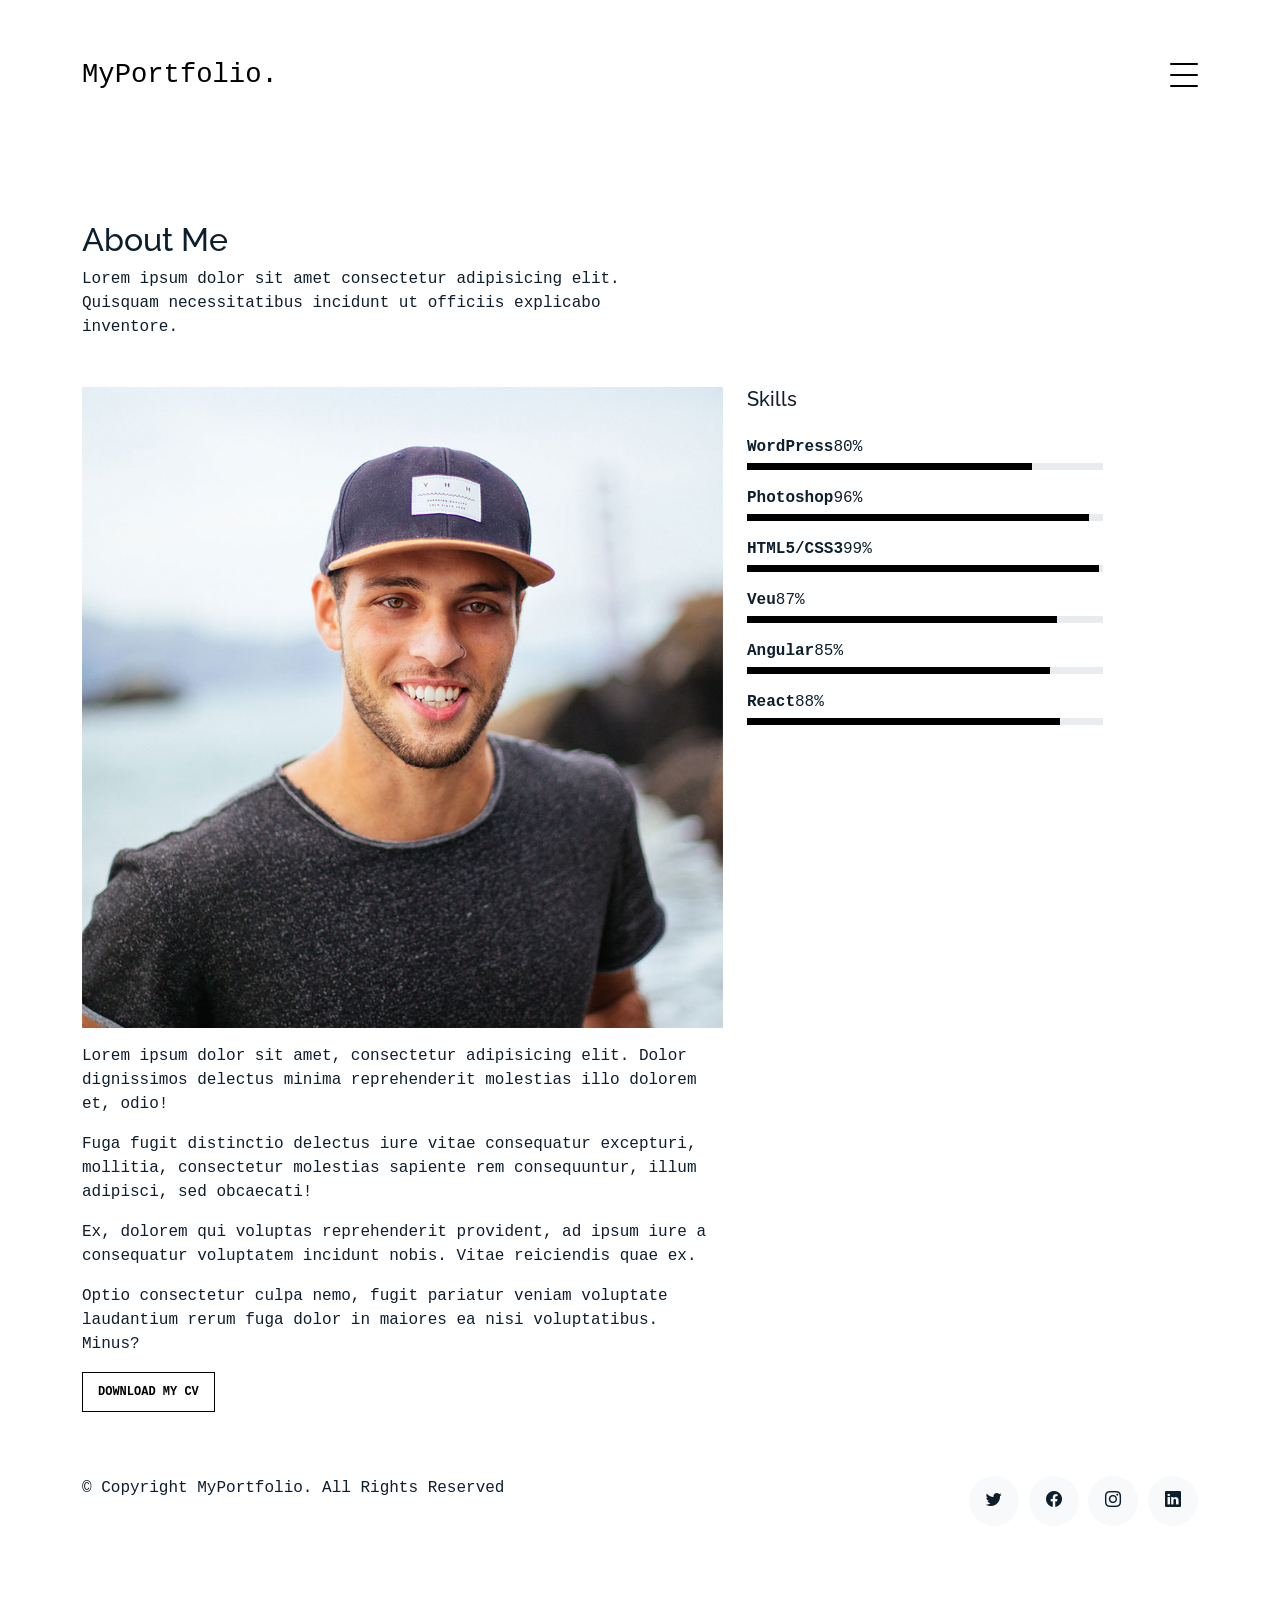
==== about.html @ 83f0c27b "add template" ====
<!DOCTYPE html>
<html lang="en">

<head>
  <meta charset="utf-8">
  <meta content="width=device-width, initial-scale=1.0" name="viewport">
  <title>MyPortfolio Bootstrap Template - About</title>
  <meta content="" name="description">
  <meta content="" name="keywords">
  <link href="assets/img/favicon.png" rel="icon">
  <link href="assets/img/apple-touch-icon.png" rel="apple-touch-icon">
  <link href="https://fonts.googleapis.com/css?family=https://fonts.googleapis.com/css?family=Inconsolata:400,500,600,700|Raleway:400,400i,500,500i,600,600i,700,700i" rel="stylesheet">
  <link href="assets/vendor/aos/aos.css" rel="stylesheet">
  <link href="assets/vendor/bootstrap/css/bootstrap.min.css" rel="stylesheet">
  <link href="assets/vendor/bootstrap-icons/bootstrap-icons.css" rel="stylesheet">
  <link href="assets/vendor/swiper/swiper-bundle.min.css" rel="stylesheet">
  <link href="assets/css/style.css" rel="stylesheet">
</head>

<body>

  <div class="collapse navbar-collapse custom-navmenu" id="main-navbar">
    <div class="container py-2 py-md-5">
      <div class="row align-items-start">
        <div class="col-md-2">
          <ul class="custom-menu">
            <li><a href="index.html">Home</a></li>
            <li class="active"><a href="about.html">About Me</a></li>
            <li><a href="services.html">Services</a></li>
            <li><a href="works.html">Works</a></li>
            <li><a href="contact.html">Contact</a></li>
          </ul>
        </div>
        <div class="col-md-6 d-none d-md-block  mr-auto">
          <div class="tweet d-flex">
            <span class="bi bi-twitter text-white mt-2 mr-3"></span>
            <div>
              <p><em>Lorem ipsum dolor sit amet consectetur adipisicing elit. Quisquam necessitatibus incidunt ut officiis explicabo inventore. <br> <a href="#">t.co/v82jsk</a></em></p>
            </div>
          </div>
        </div>
        <div class="col-md-4 d-none d-md-block">
          <h3>Hire Me</h3>
          <p>Lorem ipsum dolor sit amet consectetur adipisicing elit. Quisquam necessitatibus incidunt ut officiisexplicabo inventore. <br> <a href="#">myemail@gmail.com</a></p>
        </div>
      </div>

    </div>
  </div>

  <nav class="navbar navbar-light custom-navbar">
    <div class="container">
      <a class="navbar-brand" href="index.html">MyPortfolio.</a>
      <a href="#" class="burger" data-bs-toggle="collapse" data-bs-target="#main-navbar">
        <span></span>
      </a>
    </div>
  </nav>

  <main id="main">

    <section class="section pb-5">
      <div class="container">
        <div class="row mb-5 align-items-end">
          <div class="col-md-6" data-aos="fade-up">

            <h2>About Me</h2>
            <p class="mb-0">Lorem ipsum dolor sit amet consectetur adipisicing elit. Quisquam necessitatibus incidunt ut
              officiis explicabo inventore.</p>
          </div>

        </div>

        <div class="row">
          <div class="col-md-4 ml-auto order-2" data-aos="fade-up">
            <h3 class="h3 mb-4">Skills</h3>
            <ul class="list-unstyled">
              <li class="mb-3">
                <div class="d-flex mb-1">
                  <strong>WordPress</strong>
                  <span class="ml-auto">80%</span>
                </div>
                <div class="progress custom-progress">
                  <div class="progress-bar" role="progressbar" style="width: 80%" aria-valuenow="80" aria-valuemin="0" aria-valuemax="100"></div>
                </div>
              </li>
              <li class="mb-3">
                <div class="d-flex mb-1">
                  <strong>Photoshop</strong>
                  <span class="ml-auto">96%</span>
                </div>
                <div class="progress custom-progress">
                  <div class="progress-bar" role="progressbar" style="width: 96%" aria-valuenow="96" aria-valuemin="0" aria-valuemax="100"></div>
                </div>
              </li>
              <li class="mb-3">
                <div class="d-flex mb-1">
                  <strong>HTML5/CSS3</strong>
                  <span class="ml-auto">99%</span>
                </div>
                <div class="progress custom-progress">
                  <div class="progress-bar" role="progressbar" style="width: 99%" aria-valuenow="99" aria-valuemin="0" aria-valuemax="100"></div>
                </div>
              </li>
              <li class="mb-3">
                <div class="d-flex mb-1">
                  <strong>Veu</strong>
                  <span class="ml-auto">87%</span>
                </div>
                <div class="progress custom-progress">
                  <div class="progress-bar" role="progressbar" style="width: 87%" aria-valuenow="87" aria-valuemin="0" aria-valuemax="100"></div>
                </div>
              </li>
              <li class="mb-3">
                <div class="d-flex mb-1">
                  <strong>Angular</strong>
                  <span class="ml-auto">85%</span>
                </div>
                <div class="progress custom-progress">
                  <div class="progress-bar" role="progressbar" style="width: 85%" aria-valuenow="85" aria-valuemin="0" aria-valuemax="100"></div>
                </div>
              </li>
              <li class="mb-3">
                <div class="d-flex mb-1">
                  <strong>React</strong>
                  <span class="ml-auto">88%</span>
                </div>
                <div class="progress custom-progress">
                  <div class="progress-bar" role="progressbar" style="width: 88%" aria-valuenow="88" aria-valuemin="0" aria-valuemax="100"></div>
                </div>
              </li>
            </ul>
          </div>

          <div class="col-md-7 mb-5 mb-md-0" data-aos="fade-up">
            <p><img src="assets/img/person_1_sq.jpg" alt="Image" class="img-fluid"></p>
            <p>Lorem ipsum dolor sit amet, consectetur adipisicing elit. Dolor dignissimos delectus minima reprehenderit
              molestias illo dolorem et, odio!</p>
            <p>Fuga fugit distinctio delectus iure vitae consequatur excepturi, mollitia, consectetur molestias sapiente
              rem consequuntur, illum adipisci, sed obcaecati!</p>
            <p>Ex, dolorem qui voluptas reprehenderit provident, ad ipsum iure a consequatur voluptatem incidunt nobis.
              Vitae reiciendis quae ex.</p>
            <p>Optio consectetur culpa nemo, fugit pariatur veniam voluptate laudantium rerum fuga dolor in maiores ea
              nisi voluptatibus. Minus?</p>
            <p><a href="#" class="readmore">Download my CV</a></p>
          </div>

        </div>

      </div>

    </section>

  </main><!-- End #main -->

  <!-- ======= Footer ======= -->
  <footer class="footer" role="contentinfo">
    <div class="container">
      <div class="row">
        <div class="col-sm-6">
          <p class="mb-1">&copy; Copyright MyPortfolio. All Rights Reserved</p>
        </div>
        <div class="col-sm-6 social text-md-end">
          <a href="#"><span class="bi bi-twitter"></span></a>
          <a href="#"><span class="bi bi-facebook"></span></a>
          <a href="#"><span class="bi bi-instagram"></span></a>
          <a href="#"><span class="bi bi-linkedin"></span></a>
        </div>
      </div>
    </div>
  </footer>

  <a href="#" class="back-to-top d-flex align-items-center justify-content-center"><i class="bi bi-arrow-up-short"></i></a>

  <!-- Vendor JS Files -->
  <script src="assets/vendor/aos/aos.js"></script>
  <script src="assets/vendor/bootstrap/js/bootstrap.bundle.min.js"></script>
  <script src="assets/vendor/isotope-layout/isotope.pkgd.min.js"></script>
  <script src="assets/vendor/swiper/swiper-bundle.min.js"></script>
  <script src="assets/vendor/php-email-form/validate.js"></script>

  <!-- Template Main JS File -->
  <script src="assets/js/main.js"></script>

</body>

</html>
---- assets/css/style.css ----
body {
  font-family: "Inconsolata", monospace;
  color: #0d1e2d;
}

a {
  color: #777;
  text-decoration: none;
}

a:hover {
  color: #000;
}

h1,
h2,
h3,
h4,
h5,
h6,
.font-heading {
  font-family: "Raleway", sans-serif;
}

.section {
  padding: 7rem 0;
}

.filters a {
  text-decoration: none;
  color: #000;
  display: inline-block;
  padding-left: 10px;
  padding-right: 10px;
  position: relative;
}

.filters a:hover,
.filters a:focus,
.filters a:active {
  text-decoration: none;
}

.filters a:hover:before {
  content: "";
  position: absolute;
  left: 10px;
  right: 10px;
  bottom: 0;
  height: 1px;
  background-color: #000;
}

.filters a.active {
  color: #000;
}

.filters a.active:before {
  content: "";
  position: absolute;
  left: 10px;
  right: 10px;
  bottom: 0;
  height: 1px;
  background-color: #000;
}

.item {
  border: none;
  margin-bottom: 30px;
}

.item .item-wrap {
  display: block;
  position: relative;
  overflow: hidden;
}

.item .item-wrap:after {
  z-index: 2;
  position: absolute;
  content: "";
  top: 0;
  left: 0;
  right: 0;
  bottom: 0;
  background: rgba(0, 0, 0, 0.4);
  visibility: hidden;
  opacity: 0;
  transition: 0.3s all ease-in-out;
}

.item .item-wrap img {
  transition: 0.3s transform ease;
  transform: scale(1);
}

.item .item-wrap>.work-info {
  position: absolute;
  top: 50%;
  width: 100%;
  text-align: center;
  z-index: 3;
  transform: translateY(-50%);
  color: #fff;
  opacity: 0;
  visibility: hidden;
  margin-top: 20px;
  transition: 0.3s all ease;
}

.item .item-wrap>.work-info h3 {
  font-size: 20px;
  margin-bottom: 0;
}

.item .item-wrap>.work-info span {
  font-size: 14px;
  text-transform: uppercase;
  letter-spacing: 0.2rem;
}

.item .item-wrap:hover {
  text-decoration: none;
}

.item .item-wrap:hover img {
  transform: scale(1.05);
}

.item .item-wrap:hover:after {
  opacity: 1;
  visibility: visible;
}

.item .item-wrap:hover .work-info {
  margin-top: 0px;
  opacity: 1;
  visibility: visible;
}

.testimonial-wrap {
  padding: 50px 50px 80px 50px;
  background: #eceff2;
}

.testimonial-wrap .testimonial {
  text-align: center;
  max-width: 500px;
  margin: 0 auto;
}

.testimonial-wrap .testimonial img {
  border-radius: 50%;
  width: 120px;
  margin: 0 auto 30px auto;
}

.testimonial-wrap .testimonial blockquote p {
  font-size: 20px;
}

.h3 {
  font-size: 20px;
}

.h4 {
  font-size: 16px;
}

.heading {
  font-size: 28px;
}

.readmore {
  display: inline-block;
  border: 1px solid #000;
  padding: 10px 15px;
  font-size: 12px;
  text-transform: uppercase;
  color: #000;
  transition: 0.2s all ease;
  font-weight: 700;
}

.readmore:active,
.readmore:focus,
.readmore:hover {
  outline: none;
}

.readmore:hover {
  color: #fff;
  text-decoration: none;
  background: #000;
}

.testimonials-slider .swiper-pagination {
  margin-top: -60px;
  position: relative;
}

.testimonials-slider .swiper-pagination .swiper-pagination-bullet {
  width: 12px;
  height: 12px;
  background-color: rgba(13, 30, 45, 0.3);
  opacity: 1;
}

.testimonials-slider .swiper-pagination .swiper-pagination-bullet-active {
  background-color: rgba(13, 30, 45, 0.6);
}

.sticky-content {
  position: sticky;
  position: -webkit-sticky;
  top: 0;
  /* required */
}

.list-line li {
  margin-bottom: 10px;
  position: relative;
  padding-left: 30px;
}

.list-line li:before {
  content: "";
  position: absolute;
  left: 0;
  top: 0.7rem;
  width: 10px;
  height: 2px;
  background: #000;
}

.form-control {
  border-radius: 0;
  background: #f8f9fa;
  border: 1px solid transparent;
  padding-top: 10px !important;
  padding-bottom: 10px !important;
}

.form-control:active,
.form-control:focus {
  background: #eff1f4;
  outline: none;
  box-shadow: none;
  border: 1px solid transparent;
}

.custom-progress {
  height: 7px;
  border-radius: 0;
}

.custom-progress .progress-bar {
  background: #000;
}

/* Services */
.services i {
  font-size: 40px;
}

.services h4 {
  padding-top: 10px;
}

/* Contact Form */
.php-email-form .error-message {
  display: none;
  color: #fff;
  background: #ed3c0d;
  text-align: left;
  padding: 15px;
  font-weight: 600;
}

.php-email-form .error-message br+br {
  margin-top: 25px;
}

.php-email-form .sent-message {
  display: none;
  color: #fff;
  background: #18d26e;
  text-align: center;
  padding: 15px;
  font-weight: 600;
}

.php-email-form .loading {
  display: none;
  background: #fff;
  text-align: center;
  padding: 15px;
}

.php-email-form .loading:before {
  content: "";
  display: inline-block;
  border-radius: 50%;
  width: 24px;
  height: 24px;
  margin: 0 10px -6px 0;
  border: 3px solid #18d26e;
  border-top-color: #eee;
  animation: animate-loading 1s linear infinite;
}

@keyframes animate-loading {
  0% {
    transform: rotate(0deg);
  }

  100% {
    transform: rotate(360deg);
  }
}

/*--------------------------------------------------------------
# Header
--------------------------------------------------------------*/
/* Custom Navmenu */
.custom-navmenu {
  background: #0d1e2d;
}

.custom-navmenu .custom-menu,
.custom-navmenu .custom-menu li {
  padding: 0;
  margin: 0;
  list-style: none;
}

.custom-navmenu .custom-menu li {
  margin-bottom: 0;
  font-size: 20px;
}

.custom-navmenu .custom-menu li a {
  color: #fff;
  padding: 10px 0 !important;
}

.custom-navmenu .custom-menu li a:hover {
  text-decoration: none;
}

.custom-navmenu .custom-menu li.active a {
  text-decoration: underline;
}

.custom-navmenu h3 {
  font-size: 20px;
  color: #fff;
}

.custom-navmenu p {
  color: rgba(255, 255, 255, 0.6);
}

.custom-navmenu a {
  color: rgba(255, 255, 255, 0.7);
}

.custom-navmenu a:hover {
  color: #fff;
}

/* Custom Navbar */
.custom-navbar {
  padding-top: 50px;
  width: 100%;
}

@media (max-width: 780px) {
  .custom-navbar>.container {
    padding-right: 0;
    padding-left: 0;
  }
}

.custom-navbar .navbar-brand {
  font-size: 1.7rem;
}

/* Burger */
.burger {
  width: 28px;
  height: 32px;
  cursor: pointer;
  position: relative;
}

.burger:before,
.burger span,
.burger:after {
  width: 100%;
  height: 2px;
  display: block;
  background: #000;
  border-radius: 2px;
  position: absolute;
  opacity: 1;
}

.burger:before,
.burger:after {
  transition: top 0.35s cubic-bezier(0.23, 1, 0.32, 1), transform 0.35s cubic-bezier(0.23, 1, 0.32, 1), opacity 0.35s cubic-bezier(0.23, 1, 0.32, 1), background-color 1.15s cubic-bezier(0.86, 0, 0.07, 1);
  -webkit-transition: top 0.35s cubic-bezier(0.23, 1, 0.32, 1), -webkit-transform 0.35s cubic-bezier(0.23, 1, 0.32, 1), opacity 0.35s cubic-bezier(0.23, 1, 0.32, 1), background-color 1.15s cubic-bezier(0.86, 0, 0.07, 1);
  content: "";
}

.burger:before {
  top: 4px;
}

.burger span {
  top: 15px;
}

.burger:after {
  top: 26px;
}

/* Hover */
.burger:hover:before {
  top: 7px;
}

.burger:hover:after {
  top: 23px;
}

/* Click */
.burger.active span {
  opacity: 0;
}

.burger.active:before,
.burger.active:after {
  top: 40%;
}

.burger.active:before {
  transform: rotate(45deg);
}

.burger.active:after {
  transform: rotate(-45deg);
}

.burger:focus {
  outline: none;
}

/*--------------------------------------------------------------
# Footer
--------------------------------------------------------------*/
.footer {
  padding: 0 0 4rem 0;
}

.footer a {
  color: #000;
}

.social a {
  display: inline-block;
  width: 50px;
  height: 50px;
  border-radius: 50%;
  background: #f8f9fa;
  position: relative;
  text-align: center;
  color: #0d1e2d;
}

.social a span {
  display: inline-block;
  left: 50%;
  position: absolute;
  top: 50%;
  transform: translate(-50%, -50%);
}

.social a:hover {
  color: #000;
}
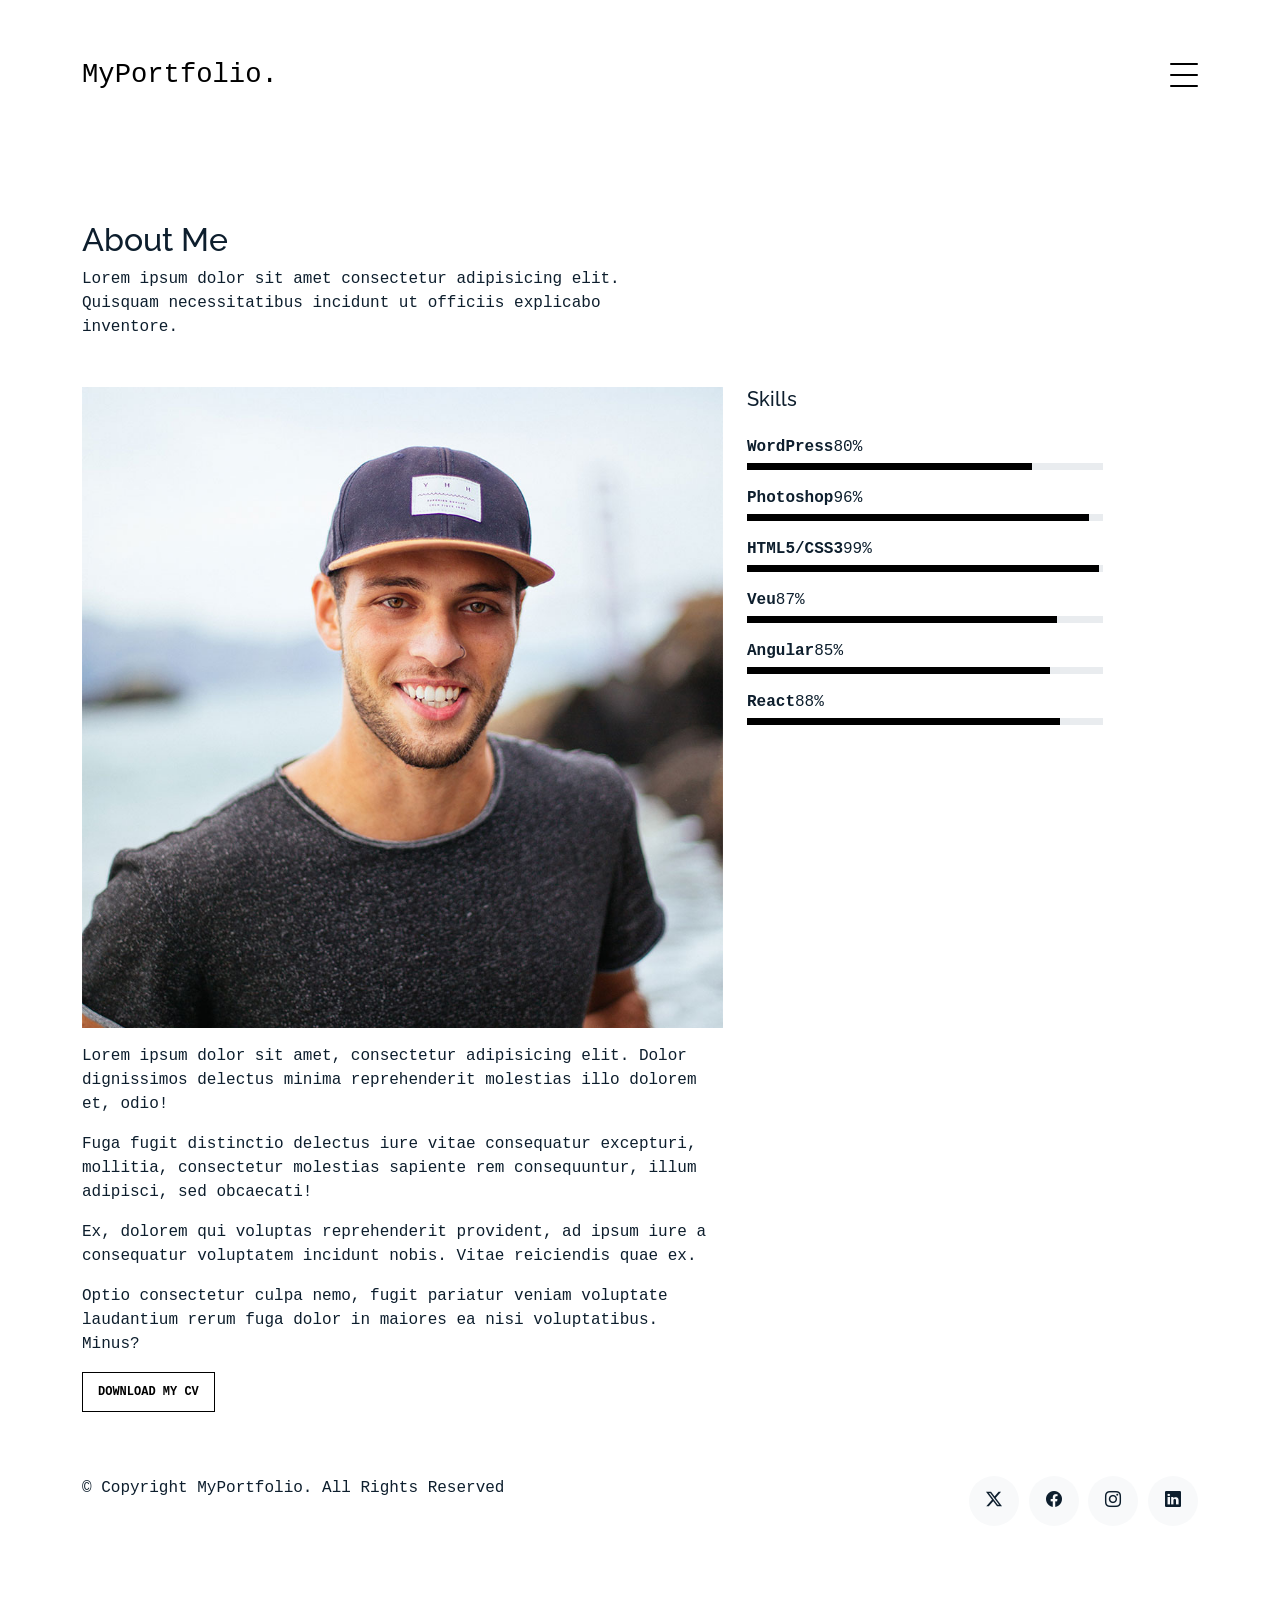
==== commit cfebe305: "push several update" ====
--- a/about.html
+++ b/about.html
@@ -4,7 +4,7 @@
 <head>
   <meta charset="utf-8">
   <meta content="width=device-width, initial-scale=1.0" name="viewport">
-  <title>MyPortfolio Bootstrap Template - About</title>
+  <title>MyPortfolio - About</title>
   <meta content="" name="description">
   <meta content="" name="keywords">
   <link href="assets/img/favicon.png" rel="icon">
@@ -24,16 +24,16 @@
       <div class="row align-items-start">
         <div class="col-md-2">
           <ul class="custom-menu">
-            <li><a href="index.html">Home</a></li>
-            <li class="active"><a href="about.html">About Me</a></li>
-            <li><a href="services.html">Services</a></li>
-            <li><a href="works.html">Works</a></li>
-            <li><a href="contact.html">Contact</a></li>
+            <li><a href="">Home</a></li>
+            <li class="active"><a href="about">About Me</a></li>
+            <li><a href="services">Services</a></li>
+            <li><a href="works">Works</a></li>
+            <li><a href="contact">Contact</a></li>
           </ul>
         </div>
         <div class="col-md-6 d-none d-md-block  mr-auto">
           <div class="tweet d-flex">
-            <span class="bi bi-twitter text-white mt-2 mr-3"></span>
+            <span class="bi bi-twitter-x text-white mt-2 mr-3"></span>
             <div>
               <p><em>Lorem ipsum dolor sit amet consectetur adipisicing elit. Quisquam necessitatibus incidunt ut officiis explicabo inventore. <br> <a href="#">t.co/v82jsk</a></em></p>
             </div>
@@ -50,7 +50,7 @@
 
   <nav class="navbar navbar-light custom-navbar">
     <div class="container">
-      <a class="navbar-brand" href="index.html">MyPortfolio.</a>
+      <a class="navbar-brand" href="">MyPortfolio.</a>
       <a href="#" class="burger" data-bs-toggle="collapse" data-bs-target="#main-navbar">
         <span></span>
       </a>
@@ -161,7 +161,7 @@
           <p class="mb-1">&copy; Copyright MyPortfolio. All Rights Reserved</p>
         </div>
         <div class="col-sm-6 social text-md-end">
-          <a href="#"><span class="bi bi-twitter"></span></a>
+          <a href="#"><span class="bi bi-twitter-x"></span></a>
           <a href="#"><span class="bi bi-facebook"></span></a>
           <a href="#"><span class="bi bi-instagram"></span></a>
           <a href="#"><span class="bi bi-linkedin"></span></a>
